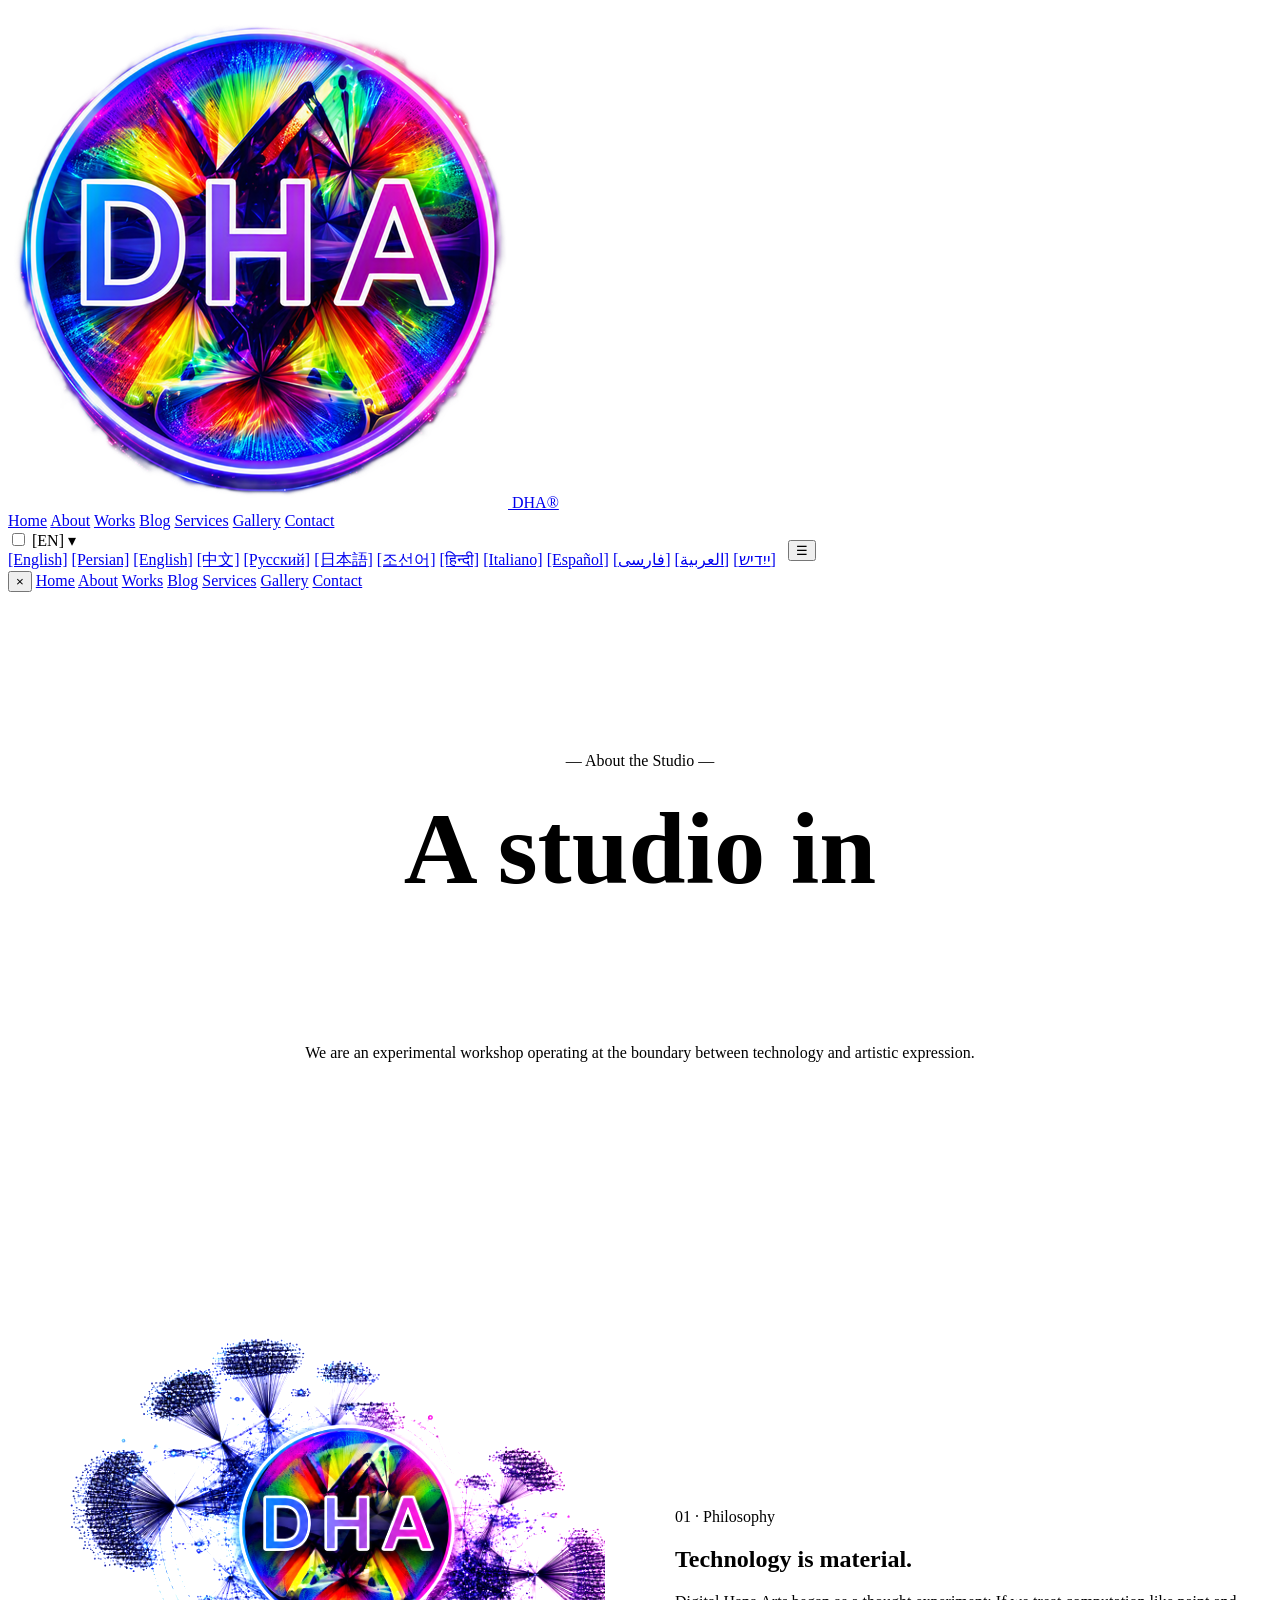
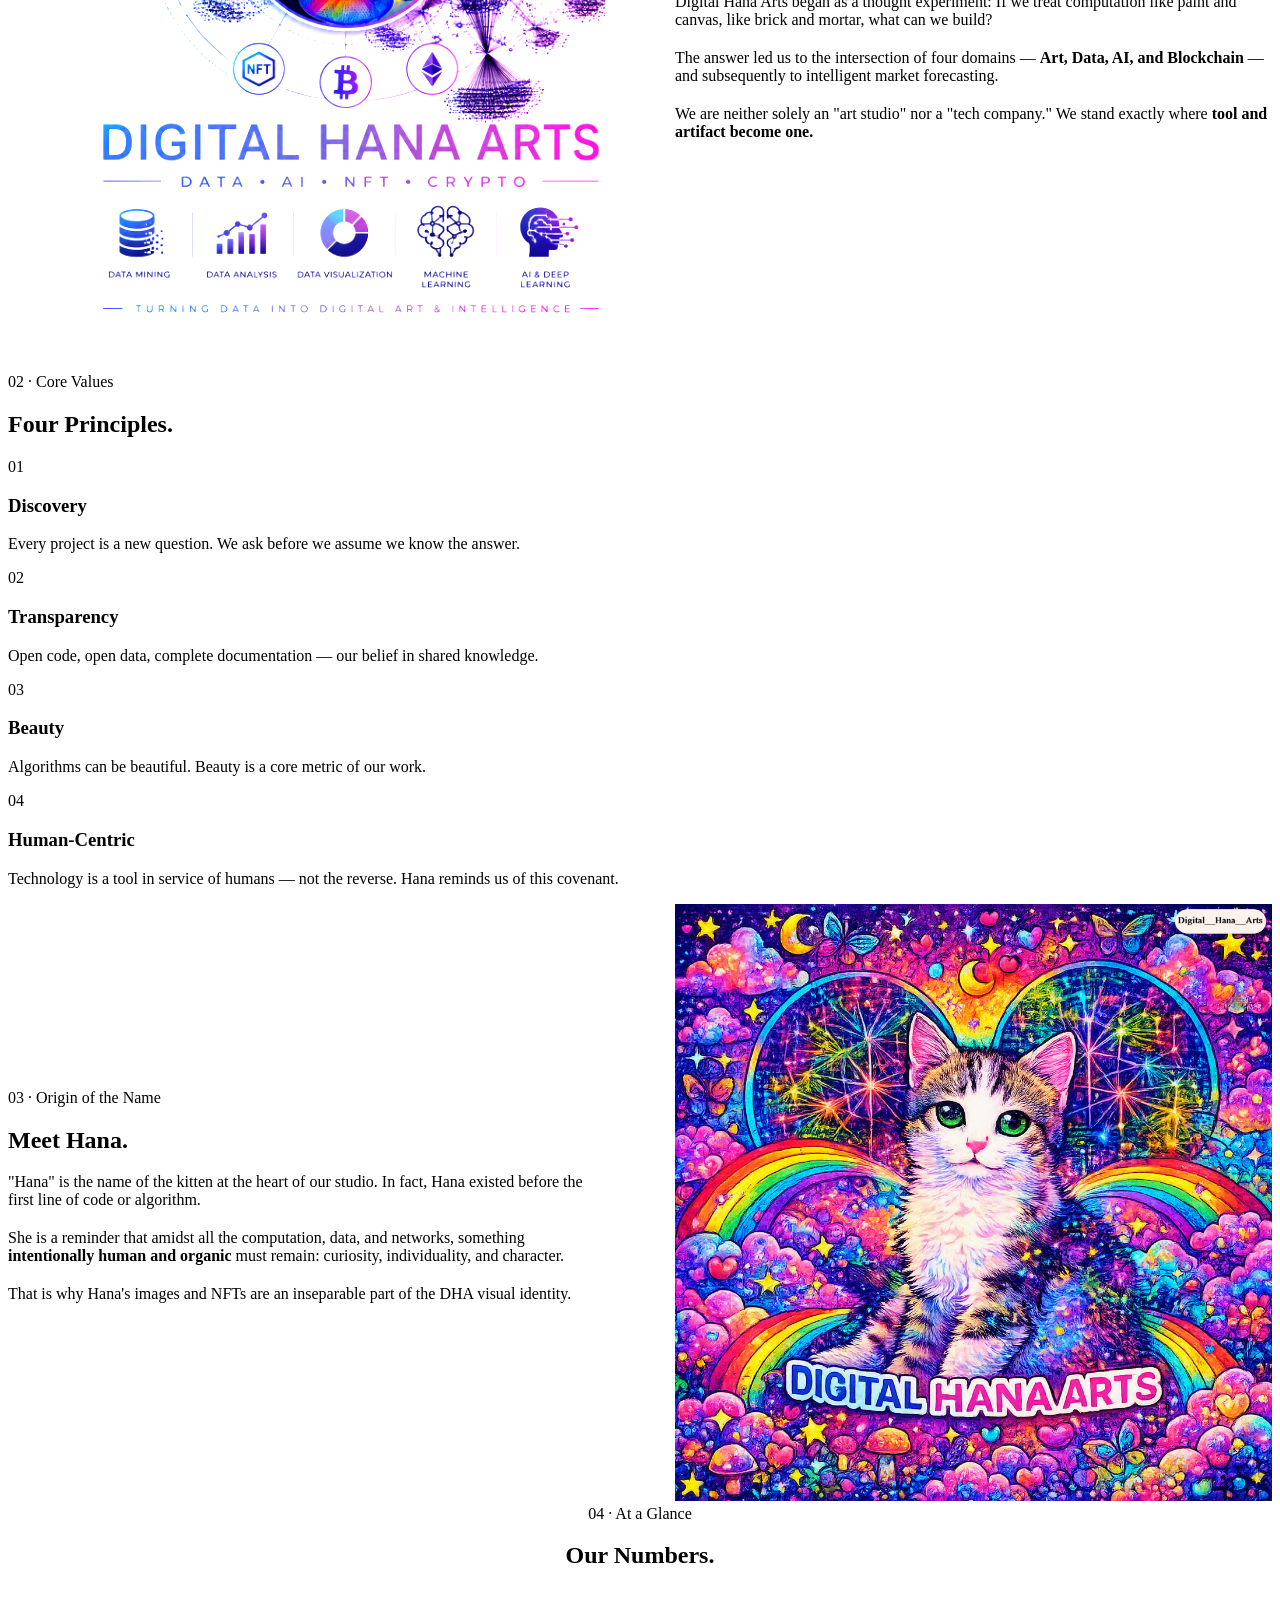
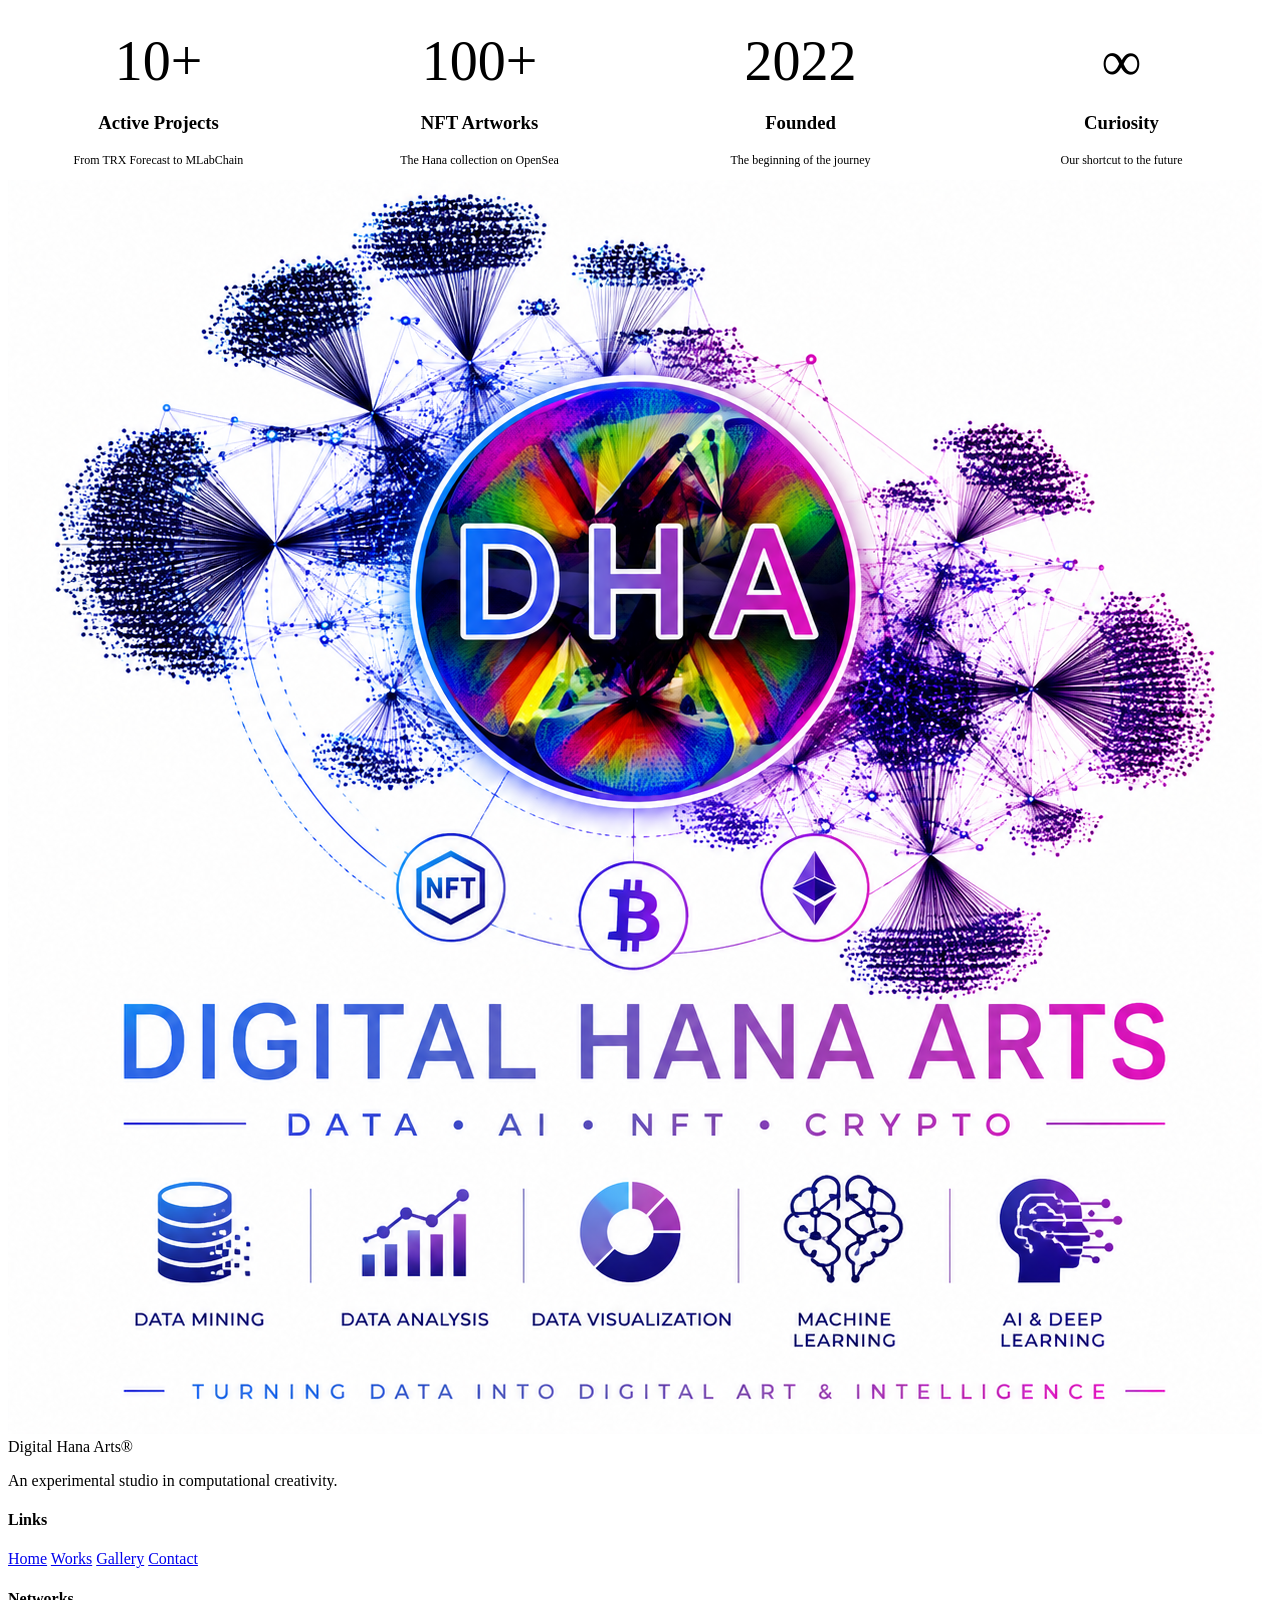
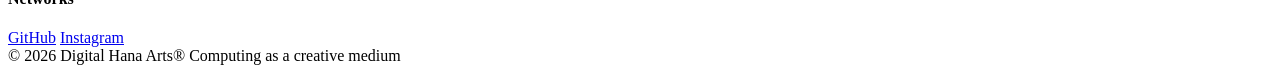
==== about.html @ 6234842f "Add files via upload" ====
<!DOCTYPE html>
<html lang="en">
<head>
    <meta charset="UTF-8">
    <meta name="viewport" content="width=device-width, initial-scale=1.0">
    <meta name="description" content="About Digital Hana Arts® — Philosophy, values, and the story behind the studio.">
    <title>About · Digital Hana Arts®</title>
    <link rel="icon" type="image/png" href="assets/DHA_logo_h.png">
    <link rel="preconnect" href="https://fonts.googleapis.com">
    <link rel="preconnect" href="https://fonts.gstatic.com" crossorigin>
    <link href="https://fonts.googleapis.com/css2?family=Space+Grotesk:wght@400;500;600;700&family=Inter:wght@300;400;500;600;700&family=DM+Mono:wght@300;400;500&display=swap" rel="stylesheet">
    <link rel="stylesheet" href="css/style.css">
</head>
<body id="top">

    <header class="header">
        <a href="index.html" class="brand">
            <img src="assets/DHA_logo_h.png" alt="DHA">
            <span>DHA®</span>
        </a>
        <nav class="nav-links">
            <a href="index.html">Home</a>
            <a href="about.html" class="active">About</a>
            <a href="works.html">Works</a>
            <a href="blog.html">Blog</a>
            <a href="services.html">Services</a>
            <a href="gallery.html">Gallery</a>
            <a href="contact.html">Contact</a>
        </nav>
        <div style="display:flex; gap:12px; align-items:center;">
            <div class="lang-dropdown">
                <input type="checkbox" id="lang-input" class="lang-input">
                <label for="lang-input" class="lang-btn">[EN] ▾</label>
                <div class="lang-menu">
                    <a href="#" class="active">[English]</a>
					<a href="https://digitalhanaarts.github.io/dha-per/">[Persian]</a>

					<a href="https://digitalhanaarts.github.io/dha/">[English]</a>
				
					<a href="https://digitalhanaarts.github.io/dha-cn/">[中文]</a>
				
					<a href="https://digitalhanaarts.github.io/dha-ru/">[Русский]</a>
				
					<a href="https://digitalhanaarts.github.io/dha-jp/">[日本語]</a>

					<a href="https://digitalhanaarts.github.io/dha-ko/">[조선어]</a>

					<a href="https://digitalhanaarts.github.io/dha-hi/">[हिन्दी]</a>
				
					<a href="https://digitalhanaarts.github.io/it_dha/">[Italiano]</a>

					<a href="https://digitalhanaarts.github.io/dha-es/">[Español]</a>
					
					<a href="https://dha-123f39.gitpage.ir/">[فارسی]</a>
					
					<a href="https://digitalhanaarts.github.io/dha_ar/">[العربية]</a>
				
					<a href="https://digitalhanaarts.github.io/dha-yi/">[ייִדיש]</a>
                </div>
            </div>
            <button class="menu-btn">☰</button>
        </div>
    </header>

    <div class="drawer-overlay"></div>
    <aside class="drawer">
        <button class="drawer-close">×</button>
        <a href="index.html">Home</a>
        <a href="about.html">About</a>
        <a href="works.html">Works</a>
        <a href="blog.html">Blog</a>
        <a href="services.html">Services</a>
        <a href="gallery.html">Gallery</a>
        <a href="contact.html">Contact</a>
    </aside>

    <main>
        <section class="hero" style="min-height:60vh; padding-top:160px;">
            <div class="container" style="text-align:center;">
                <span class="hero-label">— About the Studio —</span>
                <h1 style="font-size:clamp(2.4rem,8vw,6.5rem); margin:20px 0;">
                    <span style="display:block; color:var(--bone);">A studio in</span>
                    <span style="display:block; color:transparent; -webkit-text-stroke:2px var(--acid); font-style:italic;">the interstice.</span>
                </h1>
                <p style="max-width:720px; margin:0 auto; font-size:16px;">
                    We are an experimental workshop operating at the boundary between technology and artistic expression.
                </p>
            </div>
        </section>

        <section class="section reveal">
            <div class="container">
                <div style="display:grid; grid-template-columns:1fr 1fr; gap:70px; align-items:center;">
                    <div style="position:relative; min-height:500px; border:1px solid var(--border); overflow:hidden; background:var(--void-2);">
                        <img src="assets/DHA_logo.png" alt="DHA Network" style="width:100%; height:100%; object-fit:contain; padding:40px; filter:brightness(1.2);">
                    </div>
                    <div>
                        <span class="section-label">01 · Philosophy</span>
                        <h2 class="section-title">Technology is <span class="outline">material.</span></h2>
                        <p style="margin-bottom:20px;">Digital Hana Arts began as a thought experiment: If we treat computation like paint and canvas, like brick and mortar, what can we build?</p>
                        <p style="margin-bottom:20px;">The answer led us to the intersection of four domains — <strong style="color:var(--acid);">Art, Data, AI, and Blockchain</strong> — and subsequently to intelligent market forecasting.</p>
                        <p>We are neither solely an "art studio" nor a "tech company." We stand exactly where <strong style="color:var(--cyan);">tool and artifact become one.</strong></p>
                    </div>
                </div>
            </div>
        </section>

        <section class="section reveal">
            <div class="container">
                <span class="section-label">02 · Core Values</span>
                <h2 class="section-title">Four <span class="outline">Principles</span>.</h2>
                <div class="card-grid">
                    <div class="card">
                        <div class="card-num">01</div>
                        <h3>Discovery</h3>
                        <p>Every project is a new question. We ask before we assume we know the answer.</p>
                    </div>
                    <div class="card">
                        <div class="card-num">02</div>
                        <h3>Transparency</h3>
                        <p>Open code, open data, complete documentation — our belief in shared knowledge.</p>
                    </div>
                    <div class="card">
                        <div class="card-num">03</div>
                        <h3>Beauty</h3>
                        <p>Algorithms can be beautiful. Beauty is a core metric of our work.</p>
                    </div>
                    <div class="card">
                        <div class="card-num">04</div>
                        <h3>Human-Centric</h3>
                        <p>Technology is a tool in service of humans — not the reverse. Hana reminds us of this covenant.</p>
                    </div>
                </div>
            </div>
        </section>

        <section class="section reveal">
            <div class="container">
                <div style="display:grid; grid-template-columns:1fr 1fr; gap:70px; align-items:center;">
                    <div>
                        <span class="section-label">03 · Origin of the Name</span>
                        <h2 class="section-title">Meet <span class="outline">Hana</span>.</h2>
                        <p style="margin-bottom:20px;">"Hana" is the name of the kitten at the heart of our studio. In fact, Hana existed before the first line of code or algorithm.</p>
                        <p style="margin-bottom:20px;">She is a reminder that amidst all the computation, data, and networks, something <strong style="color:var(--acid);">intentionally human and organic</strong> must remain: curiosity, individuality, and character.</p>
                        <p>That is why Hana's images and NFTs are an inseparable part of the DHA visual identity.</p>
                    </div>
                    <div style="position:relative; min-height:500px; border:1px solid var(--border); overflow:hidden;">
                        <img src="assets/Hana_the_kitten.jpeg" alt="Hana" style="width:100%; height:100%; object-fit:cover;">
                    </div>
                </div>
            </div>
        </section>

        <section class="section reveal" style="text-align:center; border-bottom:none;">
            <div class="container">
                <span class="section-label">04 · At a Glance</span>
                <h2 class="section-title">Our <span class="outline">Numbers</span>.</h2>
                <div style="display:grid; grid-template-columns:repeat(auto-fit,minmax(180px,1fr)); gap:20px; margin-top:60px;">
                    <div class="card" style="text-align:center;">
                        <div class="card-num" style="font-size:56px;">10+</div>
                        <h3>Active Projects</h3>
                        <p style="font-size:12px;">From TRX Forecast to MLabChain</p>
                    </div>
                    <div class="card" style="text-align:center;">
                        <div class="card-num" style="font-size:56px;">100+</div>
                        <h3>NFT Artworks</h3>
                        <p style="font-size:12px;">The Hana collection on OpenSea</p>
                    </div>
                    <div class="card" style="text-align:center;">
                        <div class="card-num" style="font-size:56px;">2022</div>
                        <h3>Founded</h3>
                        <p style="font-size:12px;">The beginning of the journey</p>
                    </div>
                    <div class="card" style="text-align:center;">
                        <div class="card-num" style="font-size:56px;">∞</div>
                        <h3>Curiosity</h3>
                        <p style="font-size:12px;">Our shortcut to the future</p>
                    </div>
                </div>
            </div>
        </section>
    </main>

    <footer class="footer">
        <div class="container">
            <div class="footer-grid">
                <div>
                    <div class="footer-brand">
                        <img src="assets/DHA_logo.png" alt="DHA">
                        <span>Digital Hana Arts®</span>
                    </div>
                    <p class="footer-desc">An experimental studio in computational creativity.</p>
                </div>
                <div class="footer-col">
                    <h4>Links</h4>
                    <a href="index.html">Home</a>
                    <a href="works.html">Works</a>
                    <a href="gallery.html">Gallery</a>
                    <a href="contact.html">Contact</a>
                </div>
                <div class="footer-col">
                    <h4>Networks</h4>
                    <a href="https://github.com/DigitalHanaArts" target="_blank" rel="noopener">GitHub</a>
                    <a href="http://instagram.com/hana.bavarchi" target="_blank" rel="noopener">Instagram</a>
                </div>
            </div>
            <div class="footer-bottom">
                <span>© 2026 Digital Hana Arts®</span>
                <span>Computing as a creative medium</span>
            </div>
        </div>
    </footer>

    <script src="js/main.js"></script>
</body>
</html>
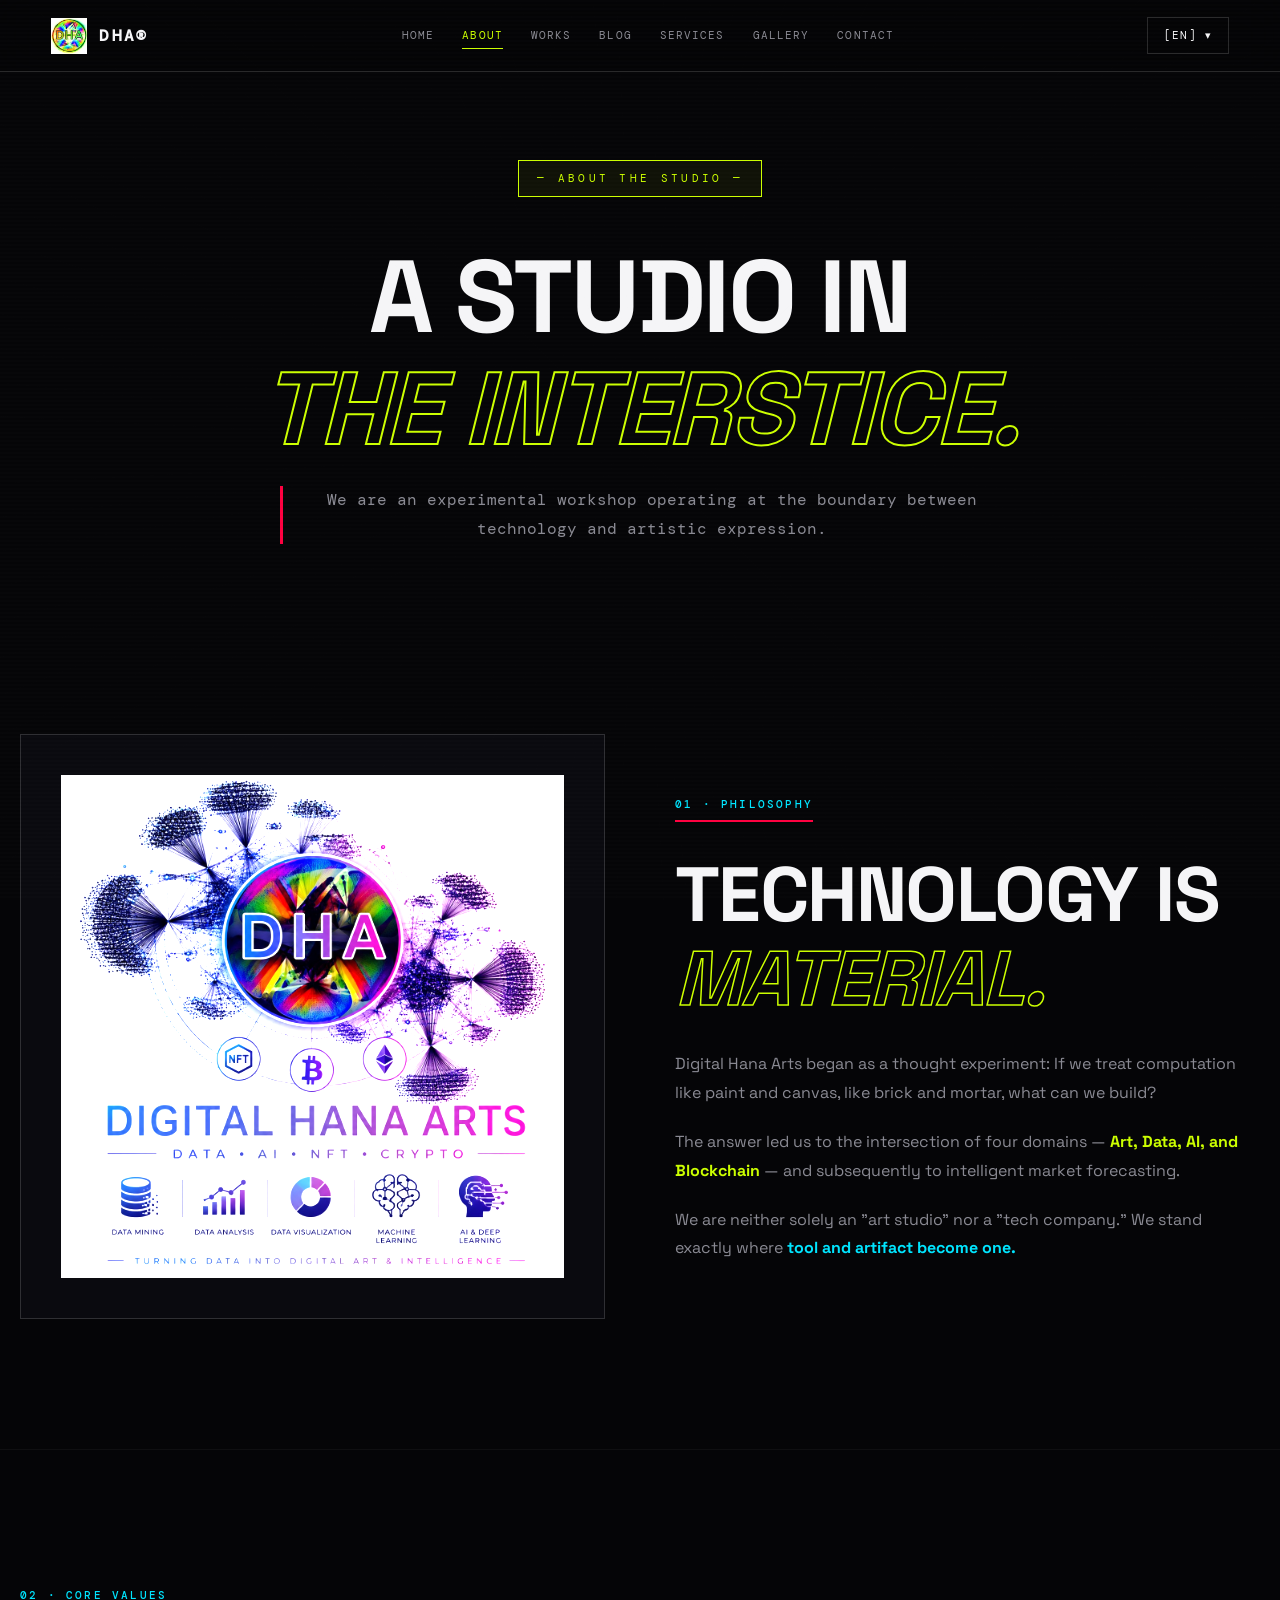
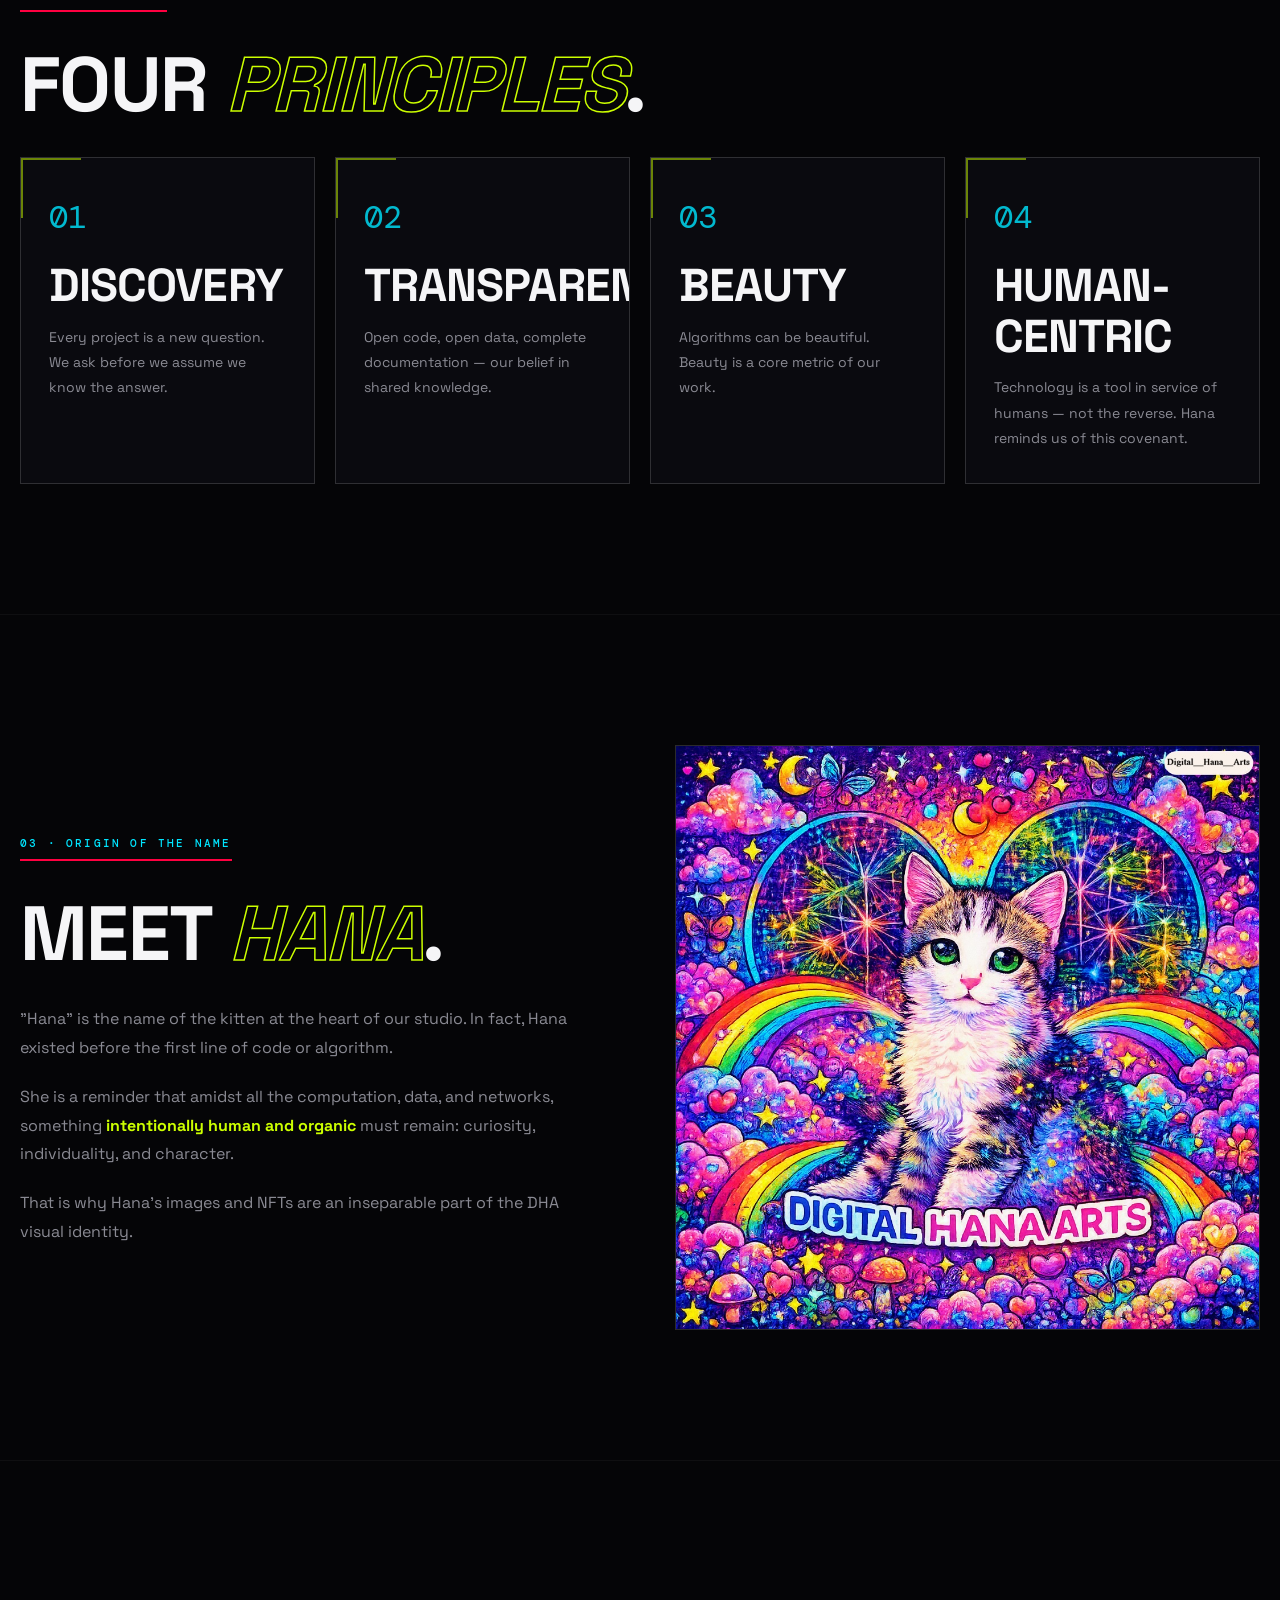
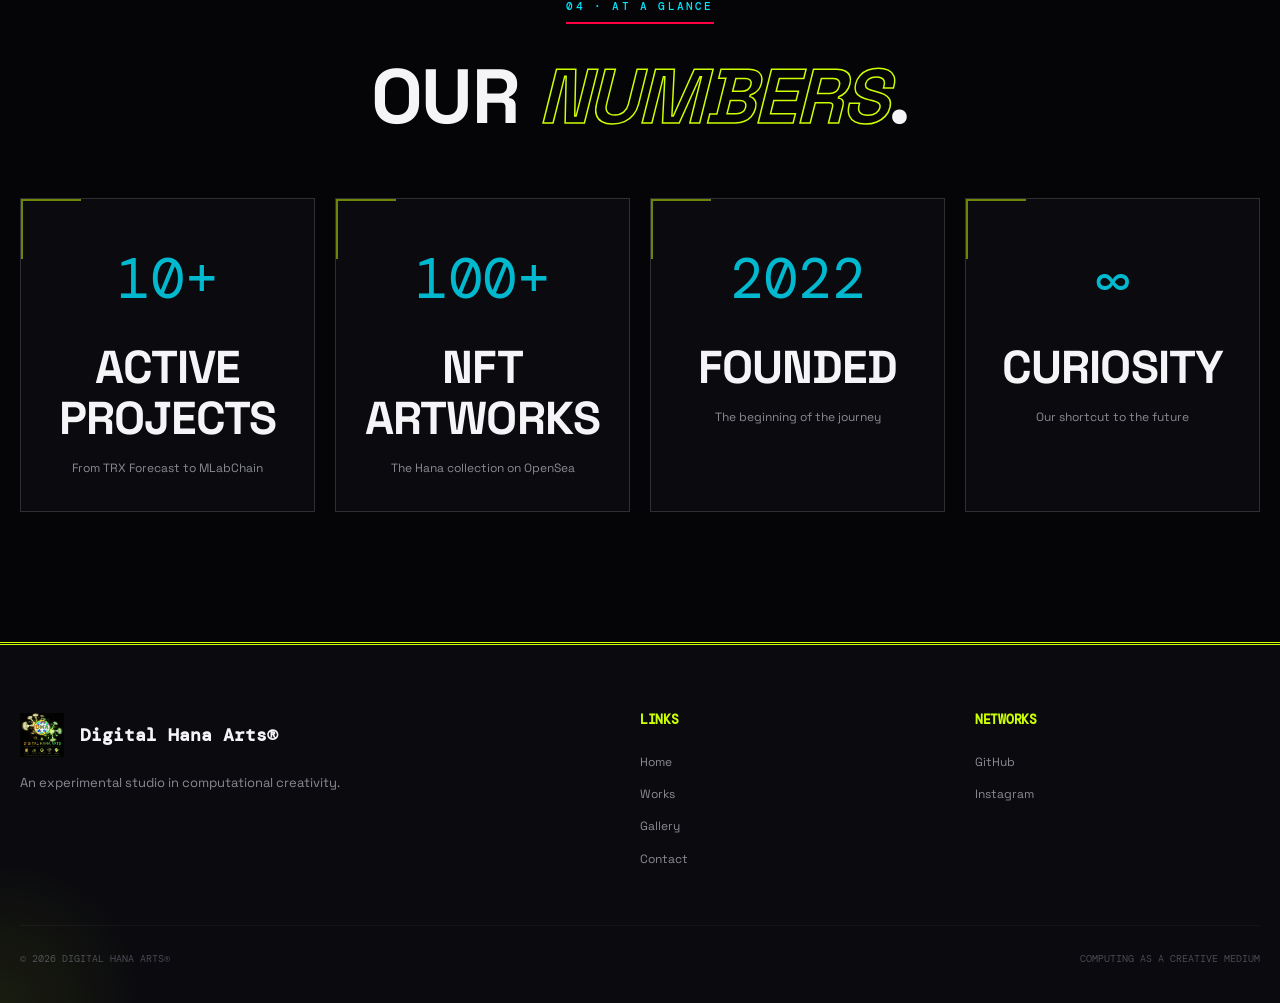
==== commit dd553e6c: "Commit modify html pages" ====
--- a/about.html
+++ b/about.html
@@ -5,7 +5,7 @@
     <meta name="viewport" content="width=device-width, initial-scale=1.0">
     <meta name="description" content="About Digital Hana Arts® — Philosophy, values, and the story behind the studio.">
     <title>About · Digital Hana Arts®</title>
-    <link rel="icon" type="image/png" href="assets/DHA_logo_h.png">
+    <link rel="icon" type="image/png" href="assets/DHA_neon.jpg">
     <link rel="preconnect" href="https://fonts.googleapis.com">
     <link rel="preconnect" href="https://fonts.gstatic.com" crossorigin>
     <link href="https://fonts.googleapis.com/css2?family=Space+Grotesk:wght@400;500;600;700&family=Inter:wght@300;400;500;600;700&family=DM+Mono:wght@300;400;500&display=swap" rel="stylesheet">
@@ -15,7 +15,7 @@
 
     <header class="header">
         <a href="index.html" class="brand">
-            <img src="assets/DHA_logo_h.png" alt="DHA">
+            <img src="assets/DHA_neon.jpg" alt="DHA">
             <span>DHA®</span>
         </a>
         <nav class="nav-links">
@@ -34,8 +34,6 @@
                 <div class="lang-menu">
                     <a href="#" class="active">[English]</a>
 					<a href="https://digitalhanaarts.github.io/dha-per/">[Persian]</a>
-
-					<a href="https://digitalhanaarts.github.io/dha/">[English]</a>
 				
 					<a href="https://digitalhanaarts.github.io/dha-cn/">[中文]</a>
 				
@@ -56,6 +54,8 @@
 					<a href="https://digitalhanaarts.github.io/dha_ar/">[العربية]</a>
 				
 					<a href="https://digitalhanaarts.github.io/dha-yi/">[ייִדיש]</a>
+
+					<a href="https://alibavarchee.github.io/dha-homepage/">[DHA Home page]</a>
                 </div>
             </div>
             <button class="menu-btn">☰</button>
@@ -92,7 +92,7 @@
             <div class="container">
                 <div style="display:grid; grid-template-columns:1fr 1fr; gap:70px; align-items:center;">
                     <div style="position:relative; min-height:500px; border:1px solid var(--border); overflow:hidden; background:var(--void-2);">
-                        <img src="assets/DHA_logo.png" alt="DHA Network" style="width:100%; height:100%; object-fit:contain; padding:40px; filter:brightness(1.2);">
+                        <img src="assets/DHA_logo.jpg" alt="DHA Network" style="width:100%; height:100%; object-fit:contain; padding:40px; filter:brightness(1.2);">
                     </div>
                     <div>
                         <span class="section-label">01 · Philosophy</span>
@@ -145,7 +145,7 @@
                         <p>That is why Hana's images and NFTs are an inseparable part of the DHA visual identity.</p>
                     </div>
                     <div style="position:relative; min-height:500px; border:1px solid var(--border); overflow:hidden;">
-                        <img src="assets/Hana_the_kitten.jpeg" alt="Hana" style="width:100%; height:100%; object-fit:cover;">
+                        <img src="assets/Hana_the_kitten.jpg" alt="Hana" style="width:100%; height:100%; object-fit:cover;">
                     </div>
                 </div>
             </div>
@@ -186,7 +186,7 @@
             <div class="footer-grid">
                 <div>
                     <div class="footer-brand">
-                        <img src="assets/DHA_logo.png" alt="DHA">
+                        <img src="assets/DHA_logo.jpg" alt="DHA">
                         <span>Digital Hana Arts®</span>
                     </div>
                     <p class="footer-desc">An experimental studio in computational creativity.</p>
--- a/css/style.css
+++ b/css/style.css
@@ -0,0 +1,424 @@
+/* =====================================================
+   DIGITAL HANA ARTS® — SHARED DESIGN SYSTEM
+   Modern · Abstract · Interactive (LTR)
+   ====================================================== */
+
+*, *::before, *::after { box-sizing: border-box; margin: 0; padding: 0; }
+
+:root {
+    --void: #050507;
+    --void-2: #0a0a0f;
+    --void-3: #12121a;
+    --void-4: #1c1c26;
+
+    --bone: #f5f5f7;
+    --ash: #8a8a93;
+    --smoke: #4a4a55;
+
+    --acid: #ccff00;
+    --blood: #ff0040;
+    --cyan: #00e5ff;
+    --chrome: #c0c0c0;
+
+    --border: rgba(255,255,255,.15);
+    --border-light: rgba(255,255,255,.08);
+    --border-dark: rgba(255,255,255,.04);
+
+    --max-w: 1400px;
+    --transition: .3s cubic-bezier(.22,.61,.36,1);
+}
+
+html { scroll-behavior: smooth; background: var(--void); }
+
+body {
+    background: var(--void);
+    color: var(--bone);
+    font-family: "Space Grotesk", "Inter", system-ui, sans-serif;
+    overflow-x: hidden;
+    cursor: crosshair;
+    line-height: 1.7;
+    position: relative;
+    min-height: 100vh;
+}
+
+body::before {
+    content: "";
+    position: fixed;
+    inset: 0;
+    pointer-events: none;
+    z-index: 9997;
+    opacity: .04;
+    background-image: repeating-conic-gradient(from 0deg,
+        rgba(255,255,255,.1) 0deg, rgba(0,0,0,.1) 1deg,
+        rgba(255,255,255,.05) 2deg, rgba(0,0,0,.05) 3deg);
+    mix-blend-mode: overlay;
+}
+
+body::after {
+    content: "";
+    position: fixed;
+    inset: 0;
+    pointer-events: none;
+    z-index: 9996;
+    background: repeating-linear-gradient(0deg, transparent 0px, transparent 2px, rgba(255,255,255,.02) 3px, transparent 4px);
+    mix-blend-mode: screen;
+}
+
+::selection { background: var(--acid); color: var(--void); }
+a { color: inherit; text-decoration: none; }
+img { max-width: 100%; display: block; }
+button { font-family: inherit; cursor: pointer; }
+
+/* Typography */
+h1, h2, h3, h4 { font-family: "Space Grotesk", sans-serif; font-weight: 700; line-height: 1.1; text-transform: uppercase; letter-spacing: -.02em; }
+h1 { font-size: clamp(3rem, 10vw, 8.5rem); }
+h2 { font-size: clamp(2.2rem, 6vw, 6rem); }
+h3 { font-size: clamp(1.6rem, 3.6vw, 3.2rem); }
+p { line-height: 1.8; color: var(--ash); }
+
+/* Cursor Glow */
+.cursor-glow {
+    position: fixed;
+    width: 350px; height: 350px;
+    border-radius: 50%;
+    background: radial-gradient(circle, rgba(204,255,0,.08), transparent 60%);
+    pointer-events: none;
+    z-index: 9995;
+    transform: translate(-50%, -50%);
+    transition: transform .1s ease-out, opacity .3s;
+    mix-blend-mode: screen;
+    opacity: 0;
+}
+@media (hover: hover) { .cursor-glow { opacity: 1; } }
+
+/* Scroll Progress */
+.scroll-progress {
+    position: fixed;
+    top: 0; left: 0;
+    height: 3px;
+    background: linear-gradient(90deg, var(--cyan), var(--acid), var(--blood));
+    z-index: 10001;
+    transition: width .1s linear;
+    width: 0;
+    box-shadow: 0 0 10px rgba(0,229,255,.6);
+}
+
+/* Navigation */
+.header {
+    position: fixed;
+    top: 0; left: 0; right: 0;
+    z-index: 1000;
+    background: rgba(5,5,7,.85);
+    border-bottom: 1px solid var(--border);
+    backdrop-filter: blur(20px);
+    -webkit-backdrop-filter: blur(20px);
+    padding: 0 clamp(16px, 4vw, 60px);
+    display: flex;
+    align-items: center;
+    justify-content: space-between;
+    height: 72px;
+    transition: all var(--transition);
+}
+
+.header.compact { height: 60px; background: rgba(5,5,7,.95); }
+
+.brand {
+    display: flex;
+    align-items: center;
+    gap: 12px;
+    font-family: "DM Mono", monospace;
+    font-size: 16px;
+    font-weight: 600;
+    letter-spacing: .15em;
+    color: var(--bone);
+}
+.brand img { width: 36px; height: 36px; object-fit: contain; filter: invert(1); transition: transform var(--transition); }
+.brand:hover img { transform: rotate(-10deg) scale(1.1); }
+
+.nav-links {
+    display: flex;
+    gap: 28px;
+    align-items: center;
+    font-family: "DM Mono", monospace;
+    font-size: 11px;
+    letter-spacing: .1em;
+    text-transform: uppercase;
+}
+.nav-links a { color: var(--ash); transition: color var(--transition); position: relative; padding: 4px 0; }
+.nav-links a::after { content: ""; position: absolute; bottom: 0; left: 0; width: 0; height: 1px; background: var(--acid); transition: width var(--transition); }
+.nav-links a:hover { color: var(--bone); }
+.nav-links a:hover::after { width: 100%; }
+.nav-links a.active { color: var(--acid); }
+.nav-links a.active::after { width: 100%; }
+
+/* Language Dropdown */
+.lang-dropdown { position: relative; display: inline-block; }
+.lang-input { position: absolute; opacity: 0; width: 0; height: 0; }
+.lang-btn {
+    display: flex; align-items: center; gap: 8px;
+    padding: 8px 16px; border: 1px solid var(--border); background: transparent;
+    font-family: "DM Mono", monospace; font-size: 11px; letter-spacing: .1em; color: var(--bone);
+    transition: all var(--transition); user-select: none;
+}
+.lang-btn:hover { background: var(--acid); color: var(--void); border-color: var(--acid); }
+.lang-menu {
+    position: absolute; top: calc(100% + 8px); right: 0; min-width: 160px;
+    background: var(--void-2); border: 1px solid var(--border);
+    opacity: 0; visibility: hidden; transform: translateY(-4px); transition: all var(--transition);
+    z-index: 1001; max-height: 400px; overflow-y: auto;
+}
+.lang-menu a {
+    display: block; padding: 10px 16px; font-family: "DM Mono", monospace; font-size: 11px;
+    color: var(--ash); transition: all var(--transition); border-bottom: 1px solid var(--border-dark);
+}
+.lang-menu a:hover { background: var(--void-3); color: var(--acid); }
+.lang-menu a.active { background: var(--acid); color: var(--void); }
+.lang-input:checked ~ .lang-menu, .lang-dropdown:focus-within .lang-menu { opacity: 1; visibility: visible; transform: translateY(0); }
+
+/* Mobile Menu */
+.menu-btn { display: none; background: transparent; border: 1px solid var(--border); color: var(--bone); padding: 8px 14px; font-size: 20px; line-height: 1; transition: all var(--transition); }
+.menu-btn:hover { background: var(--acid); color: var(--void); }
+.drawer { position: fixed; top: 0; right: -100%; width: min(320px, 85vw); height: 100vh; background: var(--void-2); border-left: 1px solid var(--border); z-index: 2000; transition: right var(--transition); padding: 90px 32px 32px; overflow-y: auto; }
+.drawer.open { right: 0; }
+.drawer-close { position: absolute; top: 20px; right: 20px; background: transparent; border: 1px solid var(--border); color: var(--bone); width: 40px; height: 40px; font-size: 22px; line-height: 1; transition: all var(--transition); }
+.drawer-close:hover { background: var(--blood); border-color: var(--blood); }
+.drawer a { display: block; padding: 16px 0; font-family: "DM Mono", monospace; font-size: 16px; text-transform: uppercase; color: var(--bone); border-bottom: 1px solid var(--border-dark); transition: all var(--transition); }
+.drawer a:hover { color: var(--acid); padding-left: 12px; }
+.drawer-overlay { position: fixed; inset: 0; background: rgba(0,0,0,.7); backdrop-filter: blur(4px); z-index: 1999; opacity: 0; visibility: hidden; transition: all var(--transition); }
+.drawer-overlay.open { opacity: 1; visibility: visible; }
+
+/* Buttons */
+.btn {
+    display: inline-flex; align-items: center; justify-content: center; gap: 10px;
+    padding: 14px 32px; font-family: "DM Mono", monospace; font-size: 12px; font-weight: 600; letter-spacing: .1em; text-transform: uppercase;
+    border: 1px solid var(--border); background: transparent; color: var(--bone);
+    transition: all var(--transition); position: relative; overflow: hidden; z-index: 1;
+}
+.btn::before { content: ""; position: absolute; top: 0; left: -100%; width: 100%; height: 100%; background: var(--acid); transition: left var(--transition); z-index: -1; }
+.btn:hover::before { left: 0; }
+.btn:hover { color: var(--void); border-color: var(--acid); }
+.btn-primary { background: var(--acid); color: var(--void); border-color: var(--acid); }
+.btn-primary::before { background: var(--cyan); }
+.btn-primary:hover { border-color: var(--cyan); }
+.btn-outline-blood { border-color: var(--blood); color: var(--blood); }
+.btn-outline-blood::before { background: var(--blood); }
+.btn-outline-blood:hover { color: var(--bone); border-color: var(--blood); }
+
+/* Layout */
+.section { padding: 130px 0; position: relative; border-bottom: 1px solid var(--border-dark); }
+.container { width: min(calc(100% - 40px), var(--max-w)); margin: auto; position: relative; }
+.section-label { font-family: "DM Mono", monospace; font-size: 11px; font-weight: 500; letter-spacing: .2em; color: var(--cyan); margin-bottom: 30px; display: inline-block; border-bottom: 2px solid var(--blood); padding-bottom: 6px; text-transform: uppercase; }
+.section-title { margin-bottom: 30px; }
+.section-title .outline { color: transparent; -webkit-text-stroke: 1.5px var(--acid); font-style: italic; }
+.section-title .strike { text-decoration: line-through; text-decoration-color: var(--blood); text-decoration-thickness: 4px; }
+.section-intro { font-size: 16px; max-width: 740px; margin-bottom: 60px; border-left: 3px solid var(--cyan); padding-left: 20px; }
+
+/* Hero */
+.hero { min-height: 100vh; display: flex; align-items: center; padding: 120px 0 60px; position: relative; overflow: hidden; }
+.hero-grid { display: grid; grid-template-columns: 1.1fr 1fr; gap: 60px; align-items: center; width: 100%; }
+.hero-label { font-family: "DM Mono", monospace; font-size: 11px; letter-spacing: .3em; color: var(--acid); margin-bottom: 24px; display: inline-block; border: 1px solid var(--acid); padding: 8px 18px; background: rgba(204,255,0,.05); text-transform: uppercase; }
+.hero h1 .word { display: block; position: relative; }
+.hero h1 .word-1 { color: var(--bone); text-shadow: 4px 0 0 var(--blood), -4px 0 0 var(--cyan); }
+.hero h1 .word-2 { color: transparent; -webkit-text-stroke: 2px var(--acid); font-style: italic; transform: translateX(20px); }
+.hero h1 .word-3 { color: var(--void); background: var(--acid); padding: 0 20px; display: inline-block; transform: skewX(-8deg); }
+.hero p { margin-top: 40px; max-width: 620px; font-family: "DM Mono", monospace; font-size: 14px; border-left: 3px solid var(--blood); padding-left: 20px; }
+.hero p strong { color: var(--bone); border-bottom: 2px solid var(--acid); }
+.hero-actions { display: flex; gap: 16px; margin-top: 40px; flex-wrap: wrap; }
+
+/* Hero Visual (Abstract) */
+.hero-visual { position: relative; min-height: 600px; display: flex; align-items: center; justify-content: center; }
+.hero-frame { position: relative; width: min(100%, 460px); aspect-ratio: 1; border: 2px solid var(--border); padding: 20px; background: var(--void-2); overflow: hidden; box-shadow: 0 0 0 6px var(--void), 0 0 0 7px var(--border), 0 30px 90px rgba(255,0,64,.15); }
+.hero-frame::before { content: ""; position: absolute; inset: 8px; border: 1px solid var(--acid); opacity: .5; }
+.hero-frame img { width: 100%; height: 100%; object-fit: contain; position: relative; z-index: 2; animation: pulse-glow 7s infinite; }
+.hero-caption { position: absolute; bottom: -40px; left: 50%; transform: translateX(-50%); font-family: "DM Mono", monospace; font-size: 10px; letter-spacing: .3em; color: var(--ash); text-transform: uppercase; white-space: nowrap; z-index: 6; }
+
+/* Marquee */
+.marquee { border-top: 1px solid var(--border); border-bottom: 1px solid var(--border); padding: 20px 0; overflow: hidden; background: var(--void-2); position: relative; }
+.marquee-track { display: inline-flex; gap: 40px; animation: marquee 25s linear infinite; font-family: "DM Mono", monospace; font-size: 12px; letter-spacing: .2em; text-transform: uppercase; white-space: nowrap; }
+.marquee-track span { color: var(--ash); position: relative; }
+.marquee-track span::before { content: "["; color: var(--acid); margin-right: 6px; }
+.marquee-track span::after { content: "]"; color: var(--acid); margin-left: 6px; }
+
+/* Cards */
+.card-grid { display: grid; grid-template-columns: repeat(auto-fill, minmax(280px, 1fr)); gap: 20px; }
+.card { background: var(--void-2); border: 1px solid var(--border); padding: 32px 28px; position: relative; overflow: hidden; transition: all var(--transition); }
+.card::before { content: ""; position: absolute; top: 0; left: 0; width: 60px; height: 60px; border-top: 2px solid var(--acid); border-left: 2px solid var(--acid); opacity: .5; transition: all var(--transition); }
+.card:hover { transform: translateY(-6px); border-color: var(--cyan); box-shadow: 0 20px 60px rgba(0,229,255,.1); }
+.card:hover::before { opacity: 1; width: 100px; height: 100px; }
+.card-num { font-family: "DM Mono", monospace; font-size: 32px; color: var(--cyan); opacity: .8; margin-bottom: 16px; }
+.card h3 { margin-bottom: 14px; color: var(--bone); }
+.card p { font-size: 14px; }
+
+/* Projects */
+.project { display: grid; grid-template-columns: 1fr 1fr; background: var(--void-2); border: 1px solid var(--border); margin-bottom: 40px; transition: all var(--transition); position: relative; overflow: hidden; }
+.project:hover { border-color: var(--blood); transform: translateY(-4px); box-shadow: 0 24px 60px rgba(255,0,64,.15); }
+.project-img { position: relative; min-height: 420px; overflow: hidden; background: var(--void); }
+.project-img img { width: 100%; height: 100%; object-fit: cover; transition: all .6s ease; filter: grayscale(80%) contrast(1.1); }
+.project:hover .project-img img { transform: scale(1.05); filter: grayscale(0%) contrast(1.1); }
+.project-img::after { content: ""; position: absolute; inset: 0; background: linear-gradient(135deg, rgba(255,0,64,.1), transparent 40%, rgba(0,229,255,.1)); pointer-events: none; }
+.project-info { padding: clamp(30px, 5vw, 60px); display: flex; flex-direction: column; justify-content: center; }
+.project-tag { font-family: "DM Mono", monospace; font-size: 11px; letter-spacing: .2em; color: var(--cyan); margin-bottom: 20px; display: inline-block; }
+.project-info h3 { margin-bottom: 20px; }
+.project-info h3 em { font-style: italic; color: var(--acid); }
+.project-info p { font-size: 14px; margin-bottom: 26px; }
+.tech { display: flex; gap: 8px; flex-wrap: wrap; margin-bottom: 26px; }
+.tech span { border: 1px solid var(--border); padding: 6px 12px; font-family: "DM Mono", monospace; font-size: 10px; color: var(--chrome); background: var(--void); }
+.project-links { display: flex; gap: 12px; flex-wrap: wrap; }
+.project-links .btn { padding: 12px 20px; font-size: 11px; }
+
+/* Gallery */
+.gallery-filter { display: flex; gap: 10px; flex-wrap: wrap; margin-bottom: 40px; justify-content: center; }
+.filter-btn { padding: 10px 22px; font-family: "DM Mono", monospace; font-size: 11px; text-transform: uppercase; background: transparent; border: 1px solid var(--border); color: var(--ash); transition: all var(--transition); }
+.filter-btn:hover { color: var(--bone); border-color: var(--cyan); }
+.filter-btn.active { background: var(--cyan); color: var(--void); border-color: var(--cyan); }
+.gallery-grid { display: grid; grid-template-columns: repeat(auto-fill, minmax(240px, 1fr)); gap: 20px; }
+.gallery-item { position: relative; aspect-ratio: 1; background: var(--void-2); border: 2px solid var(--border); overflow: hidden; transition: all .35s ease; cursor: pointer; }
+.gallery-item::before { content: ""; position: absolute; inset: 6px; border: 1px solid rgba(204,255,0,.3); pointer-events: none; z-index: 3; transition: all var(--transition); }
+.gallery-item:hover { border-color: var(--cyan); transform: translateY(-6px); box-shadow: 0 20px 50px rgba(0,229,255,.15); }
+.gallery-item:hover::before { border-color: var(--acid); }
+.gallery-item img { width: 100%; height: 100%; object-fit: cover; transition: all .5s ease; }
+.gallery-item:hover img { transform: scale(1.08); }
+.gallery-caption { position: absolute; bottom: 0; left: 0; right: 0; padding: 12px 16px; background: linear-gradient(to top, rgba(5,5,7,.95), transparent); font-family: "DM Mono", monospace; font-size: 11px; color: var(--bone); z-index: 4; text-align: center; opacity: 0; transition: opacity var(--transition); }
+.gallery-item:hover .gallery-caption { opacity: 1; }
+.gallery-item.hidden { display: none; }
+
+/* Lightbox */
+.lightbox { position: fixed; inset: 0; background: rgba(0,0,0,.95); backdrop-filter: blur(10px); z-index: 5000; display: flex; align-items: center; justify-content: center; opacity: 0; visibility: hidden; transition: all var(--transition); padding: 40px; }
+.lightbox.open { opacity: 1; visibility: visible; }
+.lightbox img { max-width: 90vw; max-height: 85vh; object-fit: contain; border: 2px solid var(--cyan); box-shadow: 0 0 80px rgba(0,229,255,.3); }
+.lightbox-close { position: absolute; top: 24px; right: 24px; width: 48px; height: 48px; border-radius: 50%; background: var(--void-2); border: 1px solid var(--border); color: var(--bone); font-size: 24px; line-height: 1; transition: all var(--transition); }
+.lightbox-close:hover { background: var(--blood); border-color: var(--blood); }
+
+/* Blog */
+.blog-grid { display: grid; grid-template-columns: repeat(auto-fill, minmax(320px, 1fr)); gap: 24px; }
+.blog-card { background: var(--void-2); border: 1px solid var(--border); overflow: hidden; transition: all var(--transition); display: flex; flex-direction: column; cursor: pointer; position: relative; }
+.blog-card:hover { transform: translateY(-8px); border-color: var(--cyan); box-shadow: 0 24px 60px rgba(0,229,255,.15); }
+.blog-img { position: relative; aspect-ratio: 16 / 10; overflow: hidden; background: var(--void); }
+.blog-img img { width: 100%; height: 100%; object-fit: cover; transition: transform .6s ease; filter: grayscale(50%); }
+.blog-card:hover .blog-img img { transform: scale(1.06); filter: grayscale(0%); }
+.blog-cat { position: absolute; top: 14px; right: 14px; padding: 6px 14px; background: rgba(5,5,7,.85); backdrop-filter: blur(10px); border: 1px solid var(--cyan); color: var(--cyan); font-family: "DM Mono", monospace; font-size: 10px; font-weight: 600; letter-spacing: .1em; z-index: 3; }
+.blog-body { padding: 26px 24px 28px; display: flex; flex-direction: column; flex-grow: 1; }
+.blog-meta { font-family: "DM Mono", monospace; font-size: 11px; color: var(--ash); letter-spacing: .08em; margin-bottom: 14px; }
+.blog-card h3 { font-size: 22px; line-height: 1.3; margin-bottom: 14px; color: var(--bone); transition: color var(--transition); }
+.blog-card:hover h3 { color: var(--cyan); }
+.blog-card p { font-size: 14px; line-height: 1.8; margin-bottom: 20px; flex-grow: 1; }
+.blog-footer { display: flex; justify-content: space-between; align-items: center; padding-top: 18px; border-top: 1px solid var(--border-dark); font-family: "DM Mono", monospace; font-size: 11px; color: var(--ash); }
+.blog-card:hover .read-more { color: var(--cyan); transform: translateX(4px); }
+.read-more { color: var(--acid); font-weight: 600; transition: all var(--transition); }
+
+/* Modal */
+.modal { position: fixed; inset: 0; background: rgba(0,0,0,.92); backdrop-filter: blur(10px); z-index: 5000; display: flex; align-items: center; justify-content: center; opacity: 0; visibility: hidden; transition: all var(--transition); padding: 20px; overflow-y: auto; }
+.modal.open { opacity: 1; visibility: visible; }
+.modal-content { background: var(--void-2); border: 1px solid var(--cyan); max-width: 780px; width: 100%; max-height: 90vh; overflow-y: auto; padding: clamp(30px, 5vw, 60px); position: relative; transform: translateY(20px); transition: transform var(--transition); }
+.modal.open .modal-content { transform: translateY(0); }
+.modal-close { position: absolute; top: 20px; right: 20px; width: 44px; height: 44px; border-radius: 50%; background: transparent; border: 1px solid var(--border); color: var(--bone); font-size: 22px; line-height: 1; transition: all var(--transition); }
+.modal-close:hover { background: var(--blood); border-color: var(--blood); }
+.modal-content h2 { font-size: clamp(1.6rem, 3vw, 2.4rem); margin-bottom: 16px; padding-right: 50px; }
+.modal-meta { display: flex; gap: 16px; flex-wrap: wrap; font-family: "DM Mono", monospace; font-size: 11px; color: var(--ash); letter-spacing: .1em; margin-bottom: 30px; padding-bottom: 24px; border-bottom: 1px solid var(--border-dark); }
+.modal-img { width: 100%; aspect-ratio: 16 / 9; object-fit: cover; margin-bottom: 30px; border: 1px solid var(--border); }
+.modal-text p { font-size: 16px; line-height: 1.9; margin-bottom: 20px; color: var(--bone); }
+.modal-text strong { color: var(--acid); font-weight: 700; }
+.modal-text blockquote { border-left: 3px solid var(--cyan); padding: 8px 22px; margin: 24px 0; font-family: "DM Mono", monospace; font-size: 18px; line-height: 1.8; color: var(--cyan); font-style: italic; }
+.modal-text h3 { font-size: 22px; margin: 30px 0 16px; color: var(--cyan); }
+
+/* Services */
+.service-grid { display: grid; grid-template-columns: repeat(auto-fill, minmax(320px, 1fr)); gap: 20px; }
+.service { background: var(--void-2); border: 1px solid var(--border); padding: 40px 32px; position: relative; overflow: hidden; transition: all var(--transition); display: flex; flex-direction: column; }
+.service:hover { transform: translateY(-8px); border-color: var(--acid); box-shadow: 0 24px 60px rgba(204,255,0,.1); }
+.service-num { font-family: "DM Mono", monospace; font-size: 32px; color: var(--acid); opacity: .8; margin-bottom: 16px; }
+.service-icon { font-size: 40px; margin-bottom: 20px; transition: transform var(--transition); }
+.service:hover .service-icon { transform: rotate(-8deg) scale(1.1); }
+.service h3 { font-size: 22px; margin-bottom: 16px; color: var(--bone); }
+.service p { font-size: 14px; margin-bottom: 24px; flex-grow: 1; }
+.service-list { list-style: none; margin-bottom: 26px; padding: 0; }
+.service-list li { padding: 8px 0 8px 24px; font-family: "DM Mono", monospace; font-size: 12px; color: var(--ash); position: relative; line-height: 1.8; }
+.service-list li::before { content: "▸"; position: absolute; left: 0; color: var(--cyan); }
+.service-price { display: flex; align-items: baseline; gap: 8px; padding-top: 20px; border-top: 1px solid var(--border-dark); font-family: "DM Mono", monospace; }
+.service-price .amount { font-size: 20px; color: var(--acid); font-weight: 700; }
+.service-price .note { font-size: 11px; color: var(--ash); }
+
+/* Pricing Tiers */
+.pricing-grid { display: grid; grid-template-columns: repeat(3, 1fr); gap: 20px; }
+.pricing-card { background: var(--void-2); border: 1px solid var(--border); padding: 40px 30px; position: relative; transition: all var(--transition); display: flex; flex-direction: column; }
+.pricing-card.featured { border-color: var(--acid); background: linear-gradient(155deg, var(--void-2), rgba(204,255,0,.05)); transform: scale(1.04); z-index: 2; }
+.pricing-card.featured::before { content: "POPULAR"; position: absolute; top: -12px; right: 30px; padding: 6px 16px; background: var(--acid); color: var(--void); font-family: "DM Mono", monospace; font-size: 10px; font-weight: 700; letter-spacing: .1em; }
+.pricing-card:hover { transform: translateY(-6px); border-color: var(--cyan); }
+.pricing-card.featured:hover { transform: scale(1.04) translateY(-6px); }
+.pricing-name { font-family: "DM Mono", monospace; font-size: 24px; font-weight: 700; color: var(--bone); margin-bottom: 10px; }
+.pricing-desc { font-size: 13px; color: var(--ash); margin-bottom: 24px; line-height: 1.8; min-height: 40px; }
+.pricing-price { font-size: 36px; font-weight: 700; color: var(--acid); line-height: 1; margin-bottom: 6px; }
+.pricing-unit { font-family: "DM Mono", monospace; font-size: 11px; color: var(--ash); margin-bottom: 30px; }
+.pricing-features { list-style: none; padding: 0; margin-bottom: 30px; flex-grow: 1; }
+.pricing-features li { padding: 9px 0 9px 26px; font-family: "DM Mono", monospace; font-size: 12px; color: var(--ash); position: relative; line-height: 1.8; border-bottom: 1px solid var(--border-dark); }
+.pricing-features li:last-child { border-bottom: none; }
+.pricing-features li::before { content: "✓"; position: absolute; left: 0; top: 9px; color: var(--cyan); font-weight: 700; }
+
+/* Contact */
+.contact-grid { display: grid; grid-template-columns: repeat(auto-fill, minmax(240px, 1fr)); gap: 16px; }
+.contact-card { border: 1px solid var(--border); background: var(--void-2); padding: 30px 24px; display: flex; flex-direction: column; align-items: center; text-align: center; gap: 14px; transition: all var(--transition); position: relative; overflow: hidden; }
+.contact-card:hover { border-color: var(--cyan); transform: translateY(-4px); box-shadow: 0 16px 40px rgba(0,229,255,.1); }
+.contact-card.gold { border-color: var(--acid); background: linear-gradient(135deg, var(--void-2), rgba(204,255,0,.05)); }
+.contact-icon { font-size: 28px; width: 60px; height: 60px; display: flex; align-items: center; justify-content: center; border-radius: 50%; background: var(--void-3); border: 1px solid var(--border); transition: all var(--transition); }
+.contact-card:hover .contact-icon { background: var(--cyan); color: var(--void); border-color: var(--cyan); transform: rotate(-6deg) scale(1.1); }
+.contact-card.gold .contact-icon { background: var(--acid); color: var(--void); border-color: var(--acid); }
+.contact-name { font-family: "DM Mono", monospace; font-size: 14px; font-weight: 600; color: var(--bone); }
+.contact-value { font-family: "DM Mono", monospace; font-size: 11px; color: var(--ash); direction: ltr; word-break: break-all; line-height: 1.6; }
+
+/* Footer */
+.footer { border-top: 3px double var(--acid); padding: 68px 0 36px; background: var(--void-2); position: relative; }
+.footer-grid { display: grid; grid-template-columns: 2fr 1fr 1fr; gap: 50px; margin-bottom: 50px; }
+.footer-brand { display: flex; align-items: center; gap: 16px; font-family: "DM Mono", monospace; font-size: 18px; font-weight: 700; color: var(--bone); }
+.footer-brand img { width: 44px; height: 44px; object-fit: contain; filter: invert(1); }
+.footer-desc { font-size: 13px; color: var(--ash); margin-top: 14px; line-height: 1.8; max-width: 400px; }
+.footer-col h4 { font-family: "DM Mono", monospace; font-size: 13px; font-weight: 700; color: var(--acid); margin-bottom: 18px; }
+.footer-col a { display: block; padding: 6px 0; font-size: 12px; color: var(--ash); transition: color var(--transition); }
+.footer-col a:hover { color: var(--cyan); padding-left: 6px; }
+.footer-bottom { border-top: 1px solid var(--border-dark); padding-top: 24px; display: flex; justify-content: space-between; font-family: "DM Mono", monospace; font-size: 10px; color: var(--smoke); flex-wrap: wrap; gap: 12px; text-transform: uppercase; }
+
+/* Back to Top */
+.back-to-top { position: fixed; bottom: 30px; left: 30px; width: 52px; height: 52px; border-radius: 50%; background: var(--void-2); border: 2px solid var(--cyan); color: var(--bone); font-size: 22px; display: flex; align-items: center; justify-content: center; z-index: 999; opacity: 0; visibility: hidden; transform: translateY(20px); transition: all var(--transition); box-shadow: 0 8px 30px rgba(0,229,255,.2); }
+.back-to-top.visible { opacity: 1; visibility: visible; transform: translateY(0); }
+.back-to-top:hover { background: var(--cyan); color: var(--void); transform: translateY(-4px) scale(1.05); }
+
+/* Animations */
+@keyframes pulse-glow { 0%,100% { opacity: .8; transform: scale(1); } 50% { opacity: 1; transform: scale(1.03); } }
+@keyframes marquee { to { transform: translateX(-50%); } }
+
+/* Reveal */
+.reveal { opacity: 1; transform: translateY(0); transition: opacity .8s ease, transform .8s ease; }
+html.js .reveal { opacity: 0; transform: translateY(40px); }
+html.js .reveal.visible { opacity: 1; transform: translateY(0); }
+
+/* Forms */
+.form-grid { display: grid; grid-template-columns: 1fr 1fr; gap: 20px; max-width: 820px; margin: 0 auto; }
+.form-field { display: flex; flex-direction: column; gap: 8px; }
+.form-field.full { grid-column: 1 / -1; }
+.form-field label { font-family: "DM Mono", monospace; font-size: 11px; font-weight: 600; color: var(--bone); text-transform: uppercase; }
+.form-field input, .form-field textarea, .form-field select { padding: 14px 18px; background: var(--void-2); border: 1px solid var(--border); color: var(--bone); font-family: "DM Mono", monospace; font-size: 13px; transition: all var(--transition); }
+.form-field input:focus, .form-field textarea:focus, .form-field select:focus { outline: none; border-color: var(--cyan); box-shadow: 0 0 0 3px rgba(0,229,255,.1); }
+.form-field textarea { resize: vertical; min-height: 140px; }
+.form-submit { grid-column: 1 / -1; display: flex; justify-content: center; margin-top: 10px; }
+
+/* Responsive */
+@media (max-width: 1000px) {
+    .nav-links { display: none; }
+    .menu-btn { display: block; }
+    .hero-grid, .project { grid-template-columns: 1fr; }
+    .footer-grid { grid-template-columns: 1fr; gap: 40px; }
+    .hero-visual { min-height: 400px; }
+    .pricing-grid { grid-template-columns: 1fr; }
+    .pricing-card.featured { transform: none; }
+    .pricing-card.featured:hover { transform: translateY(-6px); }
+}
+@media (max-width: 600px) {
+    .hero { padding: 100px 0 50px; }
+    .hero h1 { font-size: 3rem; }
+    .gallery-grid { grid-template-columns: repeat(2, 1fr); gap: 12px; }
+    .contact-grid { grid-template-columns: 1fr; }
+    .footer-bottom { flex-direction: column; }
+    .back-to-top { bottom: 20px; left: 20px; width: 44px; height: 44px; font-size: 18px; }
+    .form-grid { grid-template-columns: 1fr; }
+}
+@media (prefers-reduced-motion: reduce) {
+    *, *::before, *::after { animation-duration: .01ms !important; transition-duration: .01ms !important; }
+}
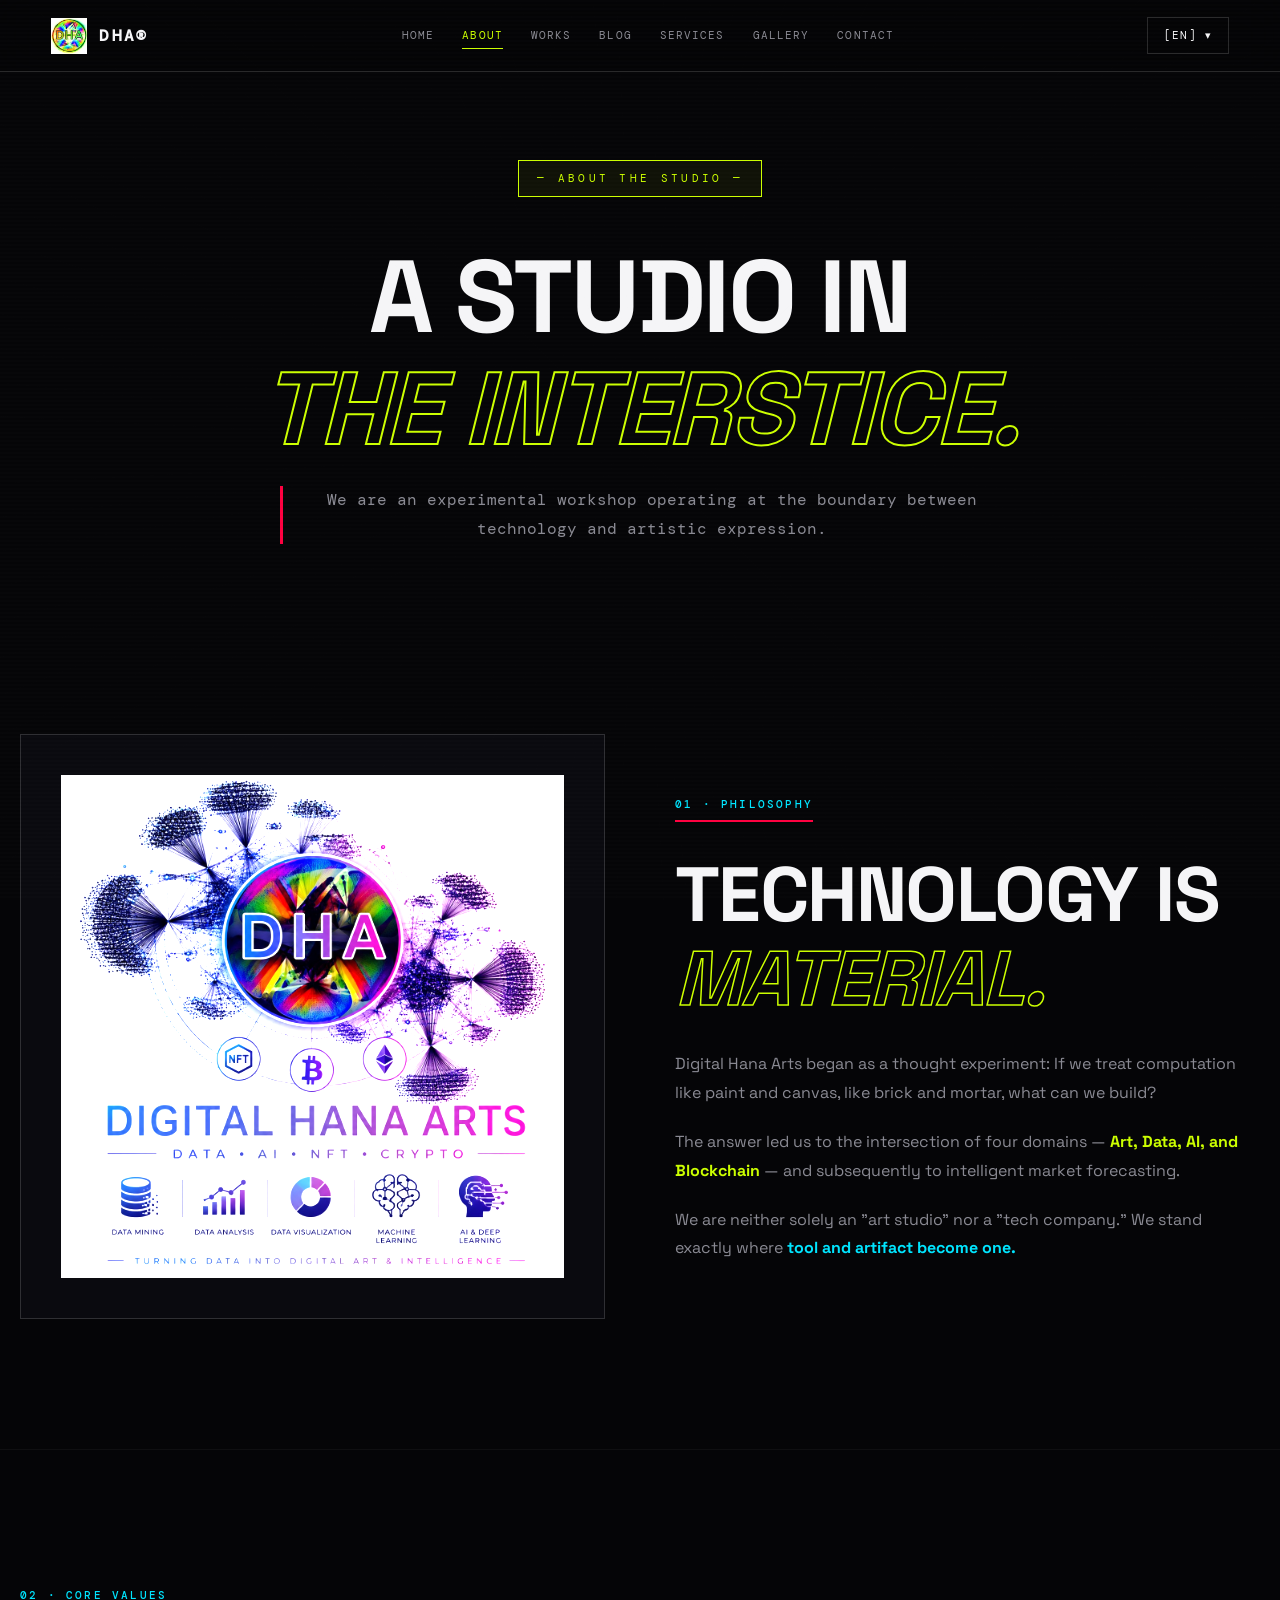
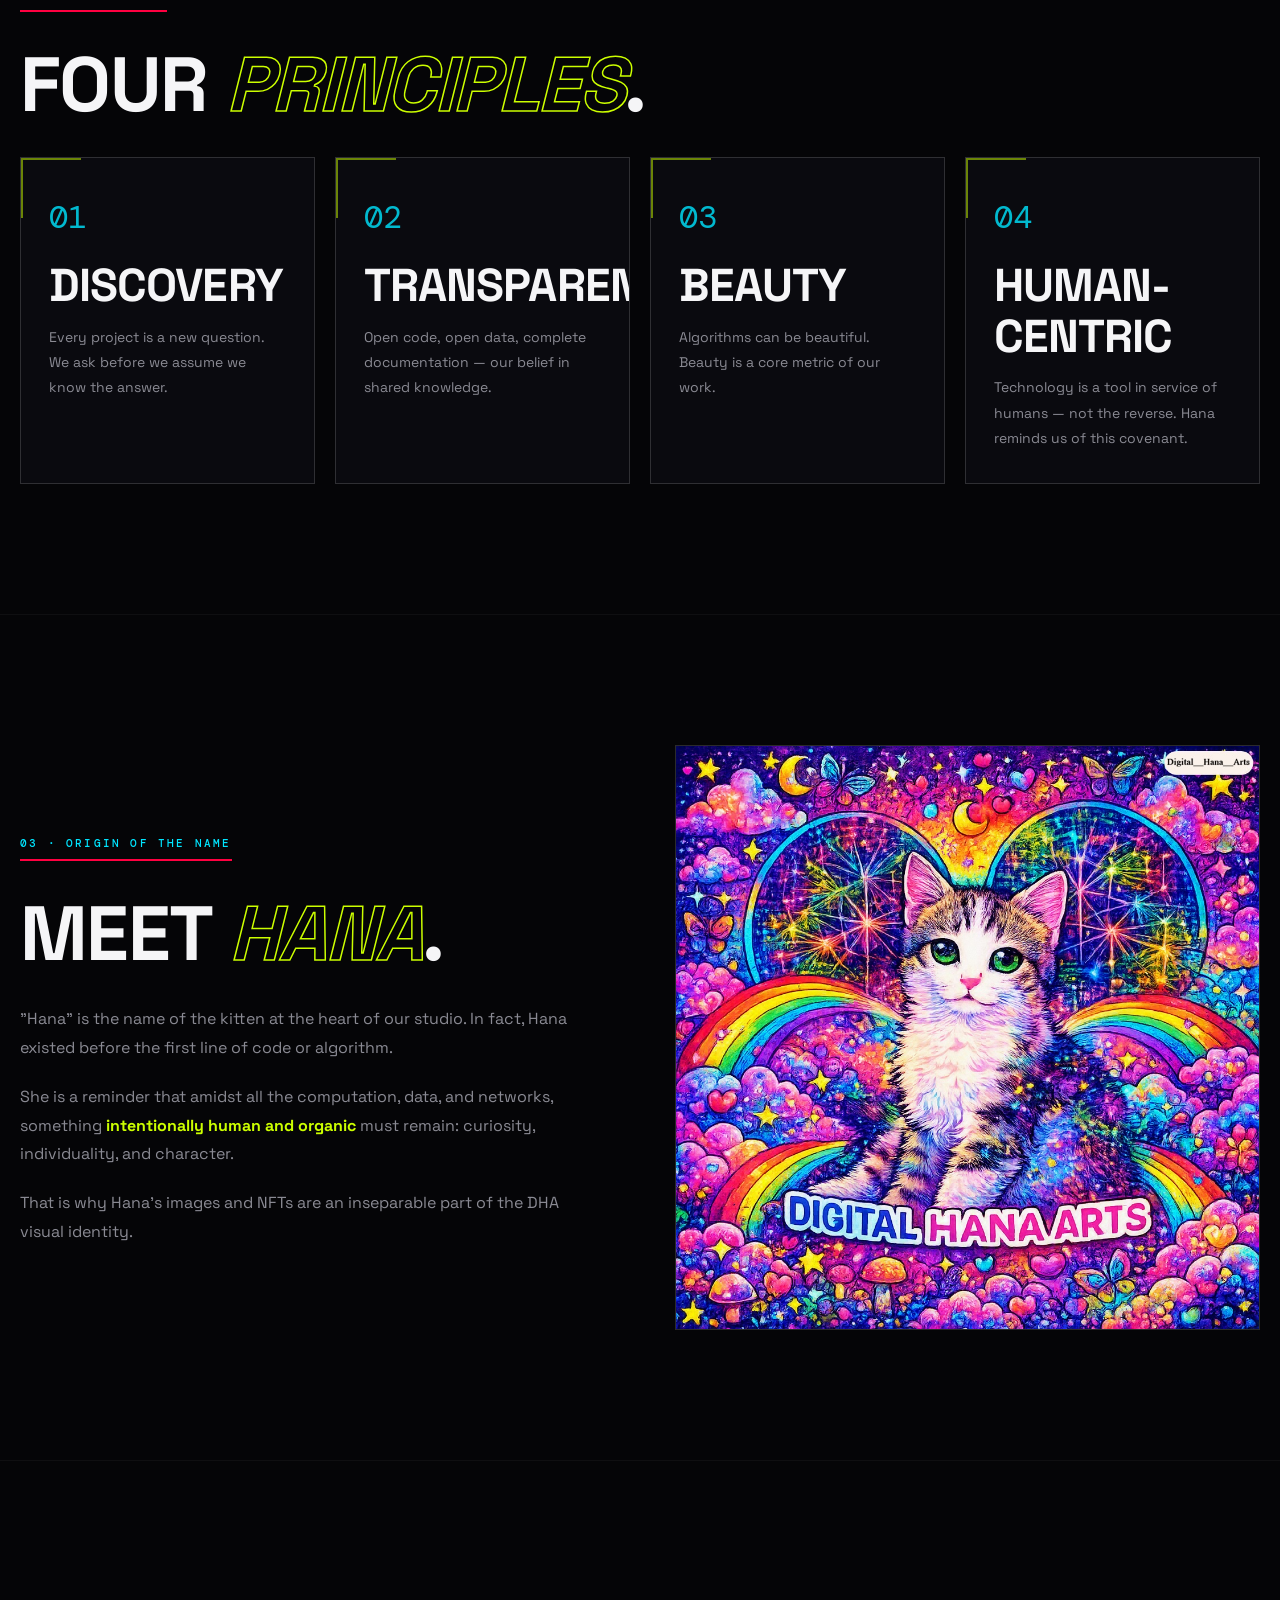
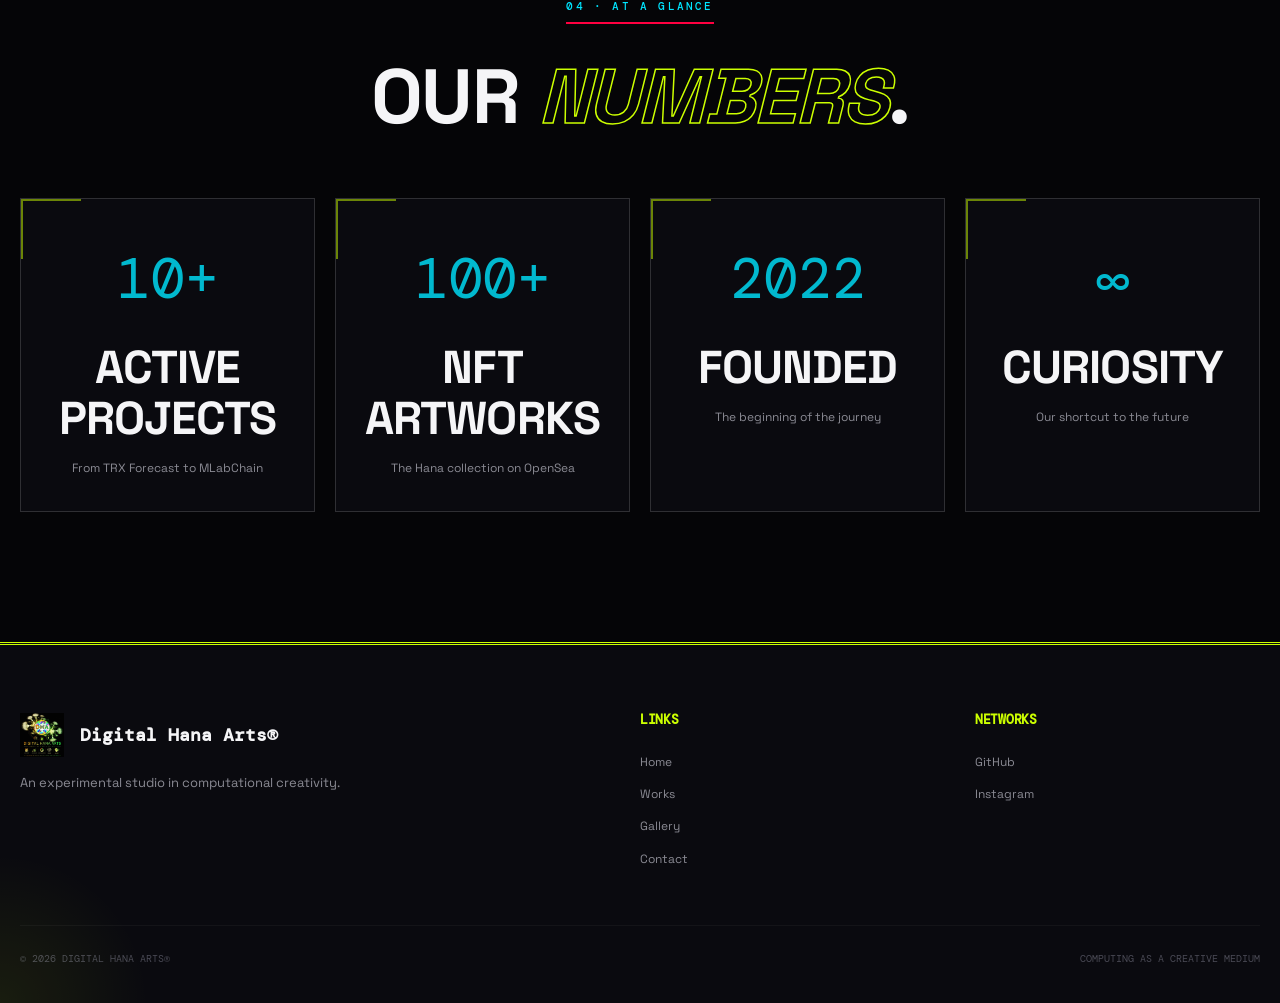
==== commit 0b2cb1aa: "Add Portuguese language link to about.html" ====
--- a/about.html
+++ b/about.html
@@ -38,6 +38,8 @@
 					<a href="https://digitalhanaarts.github.io/dha-cn/">[中文]</a>
 				
 					<a href="https://digitalhanaarts.github.io/dha-ru/">[Русский]</a>
+
+					<a href="https://digitalhanaarts.github.io/dha-br/">[Português]</a>
 				
 					<a href="https://digitalhanaarts.github.io/dha-jp/">[日本語]</a>
 
@@ -213,4 +215,4 @@
 
     <script src="js/main.js"></script>
 </body>
-</html>+</html>
